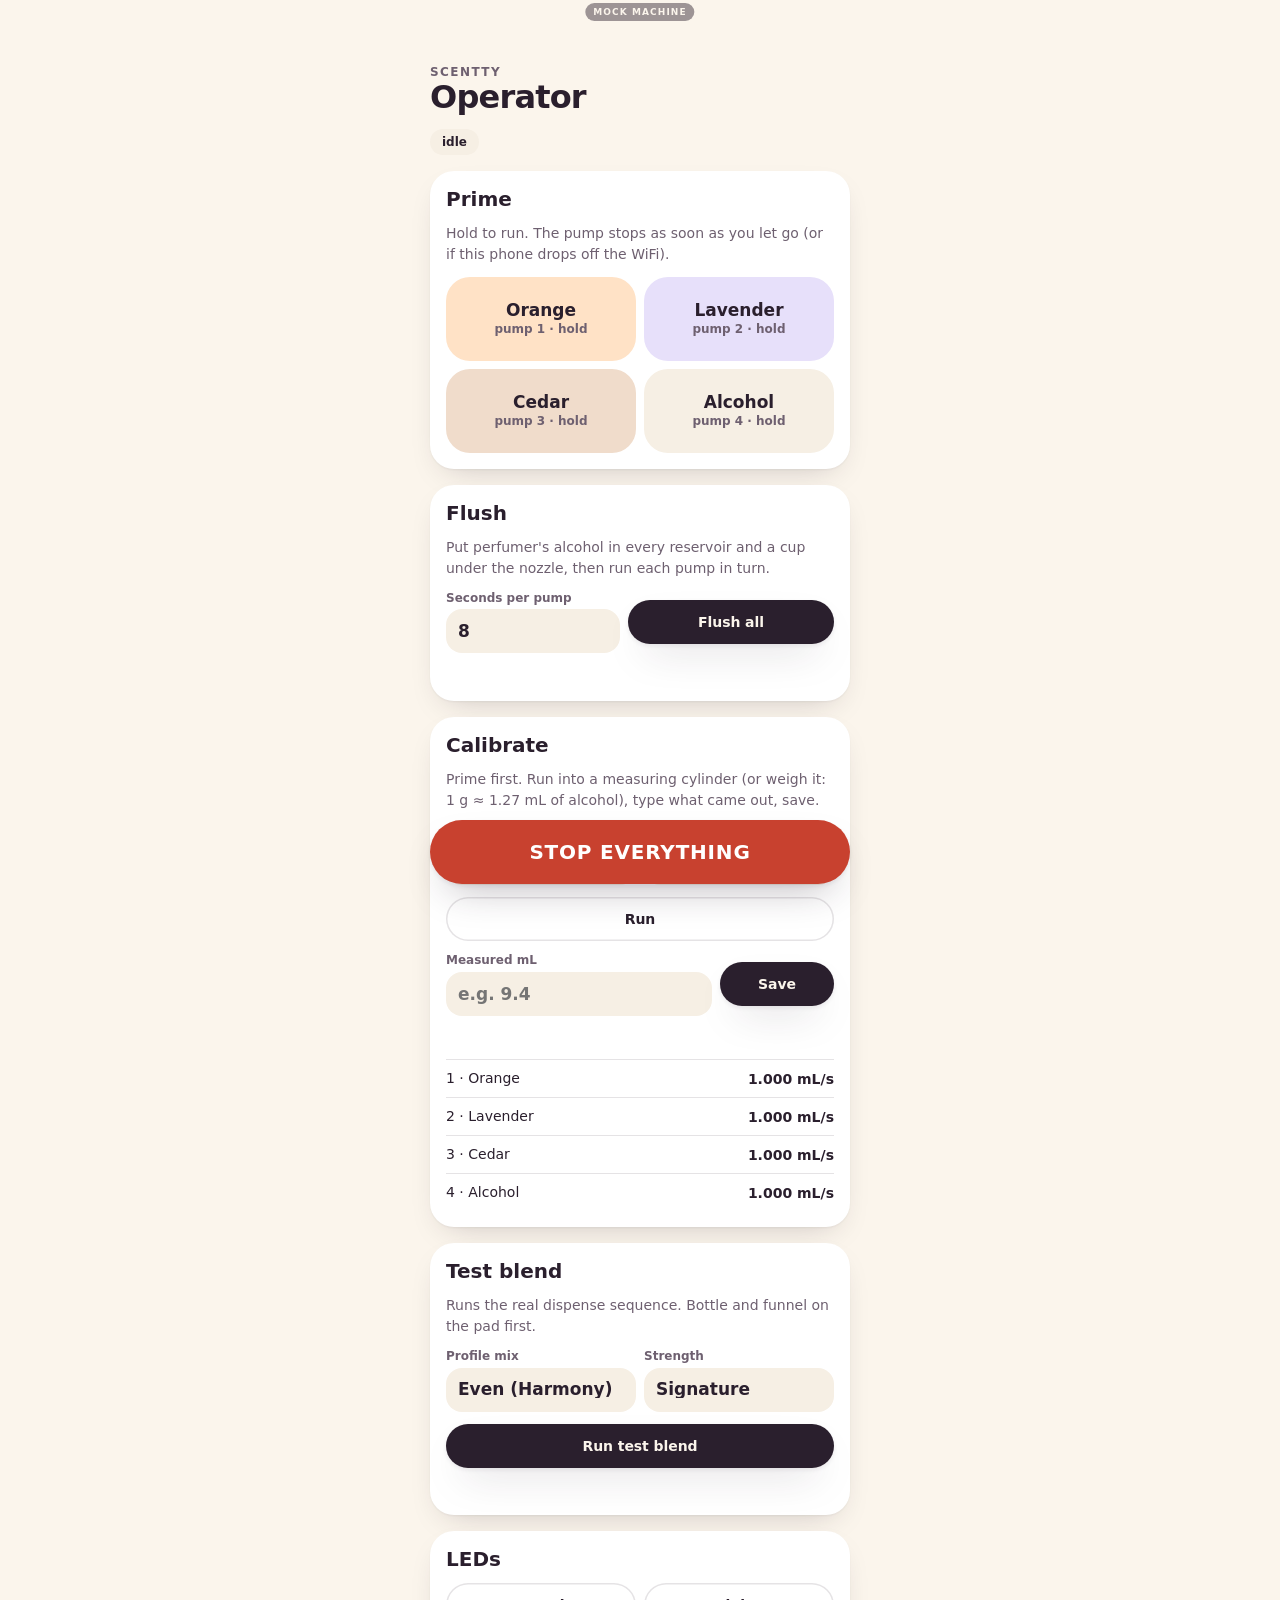
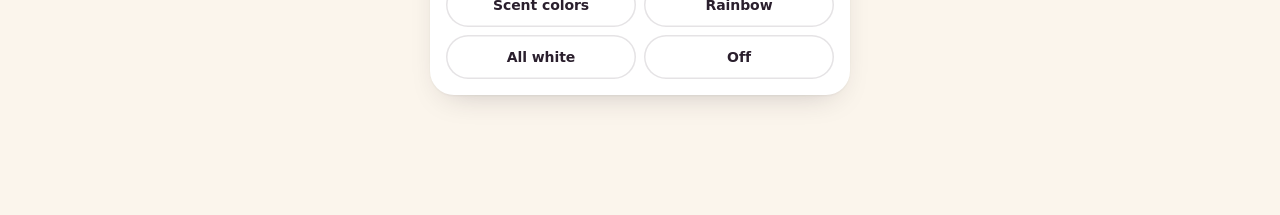
==== firmware/data/admin.html @ a6a6a79c "Phase 2: phone web app + operator page, mock mode - firmware/data/index.html, style.css, app.js: wel" ====
<!doctype html>
<html lang="en">
<head>
  <meta charset="utf-8">
  <meta name="viewport" content="width=device-width, initial-scale=1, viewport-fit=cover">
  <meta name="theme-color" content="#fbf5ec">
  <title>ScenTTy · operator</title>
  <link rel="icon" href="data:,">
  <link rel="stylesheet" href="style.css">
  <style>
    /* operator-only bits; shared tokens come from style.css */
    .admin { display: flex; flex-direction: column; gap: var(--sp-4); padding-bottom: 120px; }
    .admin h1 { font: var(--fw-black) var(--fs-xl) / 1 var(--font-display); letter-spacing: var(--tracking-tight); }
    .admin h2 { font: var(--fw-black) var(--fs-lg) / 1.2 var(--font-display); }
    .panel { padding: var(--sp-4); display: flex; flex-direction: column; gap: var(--sp-3); }
    .panel p { font-size: var(--fs-sm); color: var(--c-ink-2); }
    .statusbar { display: flex; flex-wrap: wrap; gap: var(--sp-2); align-items: center; }
    .statusbar .chip[data-state="dispensing"], .statusbar .chip[data-state="busy"] { background: var(--c-orange-soft); }
    .statusbar .chip[data-state="error"] { background: #fde7e3; color: #7d2417; }
    .grid4 { display: grid; grid-template-columns: 1fr 1fr; gap: var(--sp-2); }
    .hold {
      min-height: 84px; border: 0; border-radius: var(--r-lg);
      background: var(--soft); color: var(--c-ink);
      font: var(--fw-black) var(--fs-md) / 1.2 var(--font-display);
      touch-action: none; user-select: none; -webkit-user-select: none; -webkit-touch-callout: none;
      transition: transform var(--dur-fast) var(--ease-spring), box-shadow var(--dur-fast);
      cursor: pointer;
    }
    .hold small { display: block; font: var(--fw-medium) var(--fs-xs) / 1.4 var(--font-body); color: var(--c-ink-2); }
    .hold.is-running { transform: scale(0.96); box-shadow: inset 0 0 0 3px var(--col); }
    .row { display: flex; gap: var(--sp-2); align-items: center; flex-wrap: wrap; }
    .row > * { flex: 1; }
    label.field { display: flex; flex-direction: column; gap: var(--sp-1); font: var(--fw-bold) var(--fs-xs) / 1.2 var(--font-body); color: var(--c-ink-2); }
    select, input {
      min-height: 44px; padding: 0 var(--sp-3);
      border: 0; border-radius: var(--r-md);
      background: var(--c-surface-2); color: var(--c-ink);
      font: var(--fw-bold) var(--fs-md) / 1 var(--font-display);
      -webkit-appearance: none; appearance: none;
    }
    .btn--sm { min-height: 44px; font-size: var(--fs-sm); padding: 0 var(--sp-4); }
    .cal { width: 100%; border-collapse: collapse; font-size: var(--fs-sm); }
    .cal td { padding: var(--sp-2) 0; border-top: 1px solid var(--c-line); }
    .cal td:last-child { text-align: right; font: var(--fw-bold) var(--fs-sm) / 1 var(--font-display); font-variant-numeric: tabular-nums; }
    .log { min-height: 1.4em; font-size: var(--fs-sm); color: var(--c-ink-2); }
    .estop {
      position: fixed; z-index: 5; left: var(--gutter); right: var(--gutter);
      bottom: max(var(--sp-4), env(safe-area-inset-bottom));
      max-width: calc(var(--max-w) - 2 * var(--gutter)); margin: 0 auto;
      min-height: 64px; border: 0; border-radius: var(--r-pill);
      background: var(--c-danger); color: #fff;
      font: var(--fw-black) var(--fs-lg) / 1 var(--font-display); letter-spacing: 0.04em;
      box-shadow: var(--shadow-lift);
      cursor: pointer;
    }
    .estop:active { transform: scale(0.97); }
  </style>
</head>
<body>
  <p class="mode-tag" id="mode-tag" hidden>Mock machine</p>
  <main class="app admin">
    <header>
      <p class="kicker">ScenTTy</p>
      <h1>Operator</h1>
    </header>

    <div class="statusbar" aria-live="polite">
      <span class="chip" id="s-state">connecting…</span>
      <span class="chip" id="s-detail"></span>
    </div>

    <section class="card panel">
      <h2>Prime</h2>
      <p>Hold to run. The pump stops as soon as you let go (or if this phone drops off the WiFi).</p>
      <div class="grid4" id="prime"></div>
    </section>

    <section class="card panel">
      <h2>Flush</h2>
      <p>Put perfumer's alcohol in every reservoir and a cup under the nozzle, then run each pump in turn.</p>
      <div class="row">
        <label class="field">Seconds per pump <input id="flush-s" type="number" inputmode="decimal" min="1" max="60" value="8"></label>
        <button class="btn btn--primary btn--sm" id="flush-go">Flush all</button>
      </div>
      <p class="log" id="flush-log"></p>
    </section>

    <section class="card panel">
      <h2>Calibrate</h2>
      <p>Prime first. Run into a measuring cylinder (or weigh it: 1 g ≈ 1.27 mL of alcohol), type what came out, save.</p>
      <div class="row">
        <label class="field">Pump <select id="cal-pump"></select></label>
        <label class="field">Seconds <input id="cal-s" type="number" inputmode="decimal" min="1" max="60" value="10"></label>
      </div>
      <button class="btn btn--ghost btn--sm" id="cal-run">Run</button>
      <div class="row">
        <label class="field">Measured mL <input id="cal-ml" type="number" inputmode="decimal" min="0" step="0.1" placeholder="e.g. 9.4"></label>
        <button class="btn btn--primary btn--sm" id="cal-save">Save</button>
      </div>
      <p class="log" id="cal-log"></p>
      <table class="cal"><tbody id="cal-table"></tbody></table>
    </section>

    <section class="card panel">
      <h2>Test blend</h2>
      <p>Runs the real dispense sequence. Bottle and funnel on the pad first.</p>
      <div class="row">
        <label class="field">Profile mix
          <select id="tb-mix">
            <option value="1,1,1">Even (Harmony)</option>
            <option value="1,0,0">All orange</option>
            <option value="0,1,0">All lavender</option>
            <option value="0,0,1">All cedar</option>
          </select>
        </label>
        <label class="field">Strength
          <select id="tb-strength">
            <option value="whisper">Whisper</option>
            <option value="signature" selected>Signature</option>
            <option value="bold">Bold</option>
          </select>
        </label>
      </div>
      <button class="btn btn--primary btn--sm" id="tb-go">Run test blend</button>
      <p class="log" id="tb-log"></p>
    </section>

    <section class="card panel">
      <h2>LEDs</h2>
      <div class="grid4">
        <button class="btn btn--ghost btn--sm" data-led="scents">Scent colors</button>
        <button class="btn btn--ghost btn--sm" data-led="rainbow">Rainbow</button>
        <button class="btn btn--ghost btn--sm" data-led="white">All white</button>
        <button class="btn btn--ghost btn--sm" data-led="off">Off</button>
      </div>
    </section>
  </main>

  <button class="estop" id="estop">STOP EVERYTHING</button>

  <script src="quiz.js"></script>
  <script src="scoring.js"></script>
  <script src="api.js"></script>
  <script src="admin.js"></script>
</body>
</html>
---- firmware/data/style.css ----
/* ScenTTy web app styles.
   Everything tweakable lives in :root below. Change a token, the whole app follows.
   No web fonts (there's no internet): the display face is the system rounded font
   (SF Pro Rounded on iPhone), falling back to the regular system font. */

:root {
  /* ---- color ---------------------------------------------------------- */
  --c-orange: #f0862a;
  --c-orange-soft: #ffe2c6;
  --c-lavender: #9783d6;
  --c-lavender-soft: #e7e0fa;
  --c-cedar: #a0603a;
  --c-cedar-soft: #f0dccb;
  --c-alcohol: #e6e0d6;

  --c-bg: #fbf5ec;          /* warm paper */
  --c-bg-glass: rgba(251, 245, 236, 0.86);  /* sticky bars: paper over a blur */
  --c-surface: #ffffff;
  --c-surface-2: #f6efe4;
  --c-ink: #2a1f2d;         /* deep plum-black */
  --c-ink-2: #6e6070;
  --c-ink-3: #a3979f;
  --c-line: rgba(42, 31, 45, 0.12);
  --c-danger: #c8412f;
  --c-on-ink: #fbf5ec;

  /* ---- type ----------------------------------------------------------- */
  --font-display: ui-rounded, "SF Pro Rounded", "Nunito", system-ui, -apple-system, "Segoe UI", Roboto, sans-serif;
  --font-body: system-ui, -apple-system, "Segoe UI", Roboto, "Helvetica Neue", sans-serif;

  --fs-xs: 0.75rem;
  --fs-sm: 0.875rem;
  --fs-md: 1.0625rem;
  --fs-lg: 1.25rem;
  --fs-xl: clamp(1.6rem, 6.4vw, 2rem);
  --fs-2xl: clamp(2.3rem, 10.5vw, 3.2rem);
  --fs-hero: clamp(3.4rem, 17vw, 5rem);

  --fw-regular: 450;
  --fw-medium: 600;
  --fw-bold: 750;
  --fw-black: 900;

  --lh-tight: 1.08;
  --lh-snug: 1.25;
  --lh-body: 1.5;
  --tracking-tight: -0.025em;
  --tracking-caps: 0.12em;

  /* ---- space, size, shape -------------------------------------------- */
  --sp-1: 4px;
  --sp-2: 8px;
  --sp-3: 12px;
  --sp-4: 16px;
  --sp-5: 24px;
  --sp-6: 32px;
  --sp-7: 48px;
  --sp-8: 64px;

  --gutter: 20px;
  --max-w: 460px;
  --tap: 52px;              /* min height of tappable things */

  --r-sm: 10px;
  --r-md: 16px;
  --r-lg: 24px;
  --r-xl: 32px;
  --r-pill: 999px;

  --shadow-sm: 0 1px 2px rgba(42, 31, 45, 0.06);
  --shadow-card: 0 1px 2px rgba(42, 31, 45, 0.05), 0 12px 32px -16px rgba(42, 31, 45, 0.28);
  --shadow-lift: 0 2px 4px rgba(42, 31, 45, 0.08), 0 18px 40px -18px rgba(42, 31, 45, 0.4);

  /* ---- motion --------------------------------------------------------- */
  --dur-fast: 160ms;
  --dur-med: 320ms;
  --dur-slow: 640ms;
  --dur-drift: 22s;          /* ambient background blobs */
  --dur-morph: 9s;           /* blob shape morphing */
  --ease-out: cubic-bezier(0.2, 0.8, 0.2, 1);
  --ease-spring: cubic-bezier(0.34, 1.56, 0.64, 1);
  --ease-in-out: cubic-bezier(0.65, 0, 0.35, 1);
  --stagger: 45ms;           /* delay between list items appearing */

  /* per-question tint (set by JS: orange / lavender / cedar rotation) */
  --tint: var(--c-orange);
  --tint-soft: var(--c-orange-soft);

  /* ambient blob sizes (JS reweights these on the result screen) */
  --amb-orange: 1;
  --amb-lavender: 1;
  --amb-cedar: 1;
}

/* ---- base --------------------------------------------------------------- */
*, *::before, *::after { box-sizing: border-box; }
html { -webkit-text-size-adjust: 100%; }
body {
  margin: 0;
  min-height: 100vh;
  min-height: 100dvh;
  background: var(--c-bg);
  color: var(--c-ink);
  font: var(--fw-regular) var(--fs-md) / var(--lh-body) var(--font-body);
  -webkit-font-smoothing: antialiased;
  -webkit-tap-highlight-color: transparent;
  overflow-x: hidden;
}
h1, h2, h3, p, ol, ul, figure { margin: 0; }
ol, ul { padding: 0; list-style: none; }
button { font: inherit; color: inherit; }
b { font-weight: var(--fw-bold); }
[hidden] { display: none !important; }

/* ---- ambient background -------------------------------------------------- */
.ambient { position: fixed; inset: 0; z-index: 0; overflow: hidden; pointer-events: none; }
.ambient__blob {
  position: absolute;
  width: 70vmax; height: 70vmax;
  border-radius: 50%;
  opacity: 0.38;
  transition: scale var(--dur-slow) var(--ease-out);
  animation: drift var(--dur-drift) var(--ease-in-out) infinite alternate;
}
.ambient__blob--orange   { background: radial-gradient(closest-side, var(--c-orange-soft), transparent); top: -30vmax; left: -25vmax; scale: var(--amb-orange); }
.ambient__blob--lavender { background: radial-gradient(closest-side, var(--c-lavender-soft), transparent); top: 10vmax; right: -35vmax; scale: var(--amb-lavender); animation-delay: -7s; }
.ambient__blob--cedar    { background: radial-gradient(closest-side, var(--c-cedar-soft), transparent); bottom: -40vmax; left: -10vmax; scale: var(--amb-cedar); animation-delay: -14s; }

@keyframes drift {
  from { transform: translate(0, 0); }
  to   { transform: translate(6vmax, 4vmax); }
}

.mode-tag {
  position: fixed; z-index: 10;
  top: max(3px, env(safe-area-inset-top)); left: 50%; transform: translateX(-50%);
  padding: 2px var(--sp-2);
  border-radius: var(--r-pill);
  background: var(--c-ink); color: var(--c-on-ink);
  font: var(--fw-bold) 9px/1.6 var(--font-body);
  letter-spacing: var(--tracking-caps); text-transform: uppercase;
  opacity: 0.45;
  pointer-events: none;
}

/* ---- layout ---------------------------------------------------------------- */
.app {
  position: relative; z-index: 1;
  max-width: var(--max-w);
  margin: 0 auto;
  padding: max(var(--sp-5), env(safe-area-inset-top)) var(--gutter) max(var(--sp-5), env(safe-area-inset-bottom));
}
.screen {
  display: none;
  flex-direction: column;
  min-height: calc(100vh - 2 * var(--sp-5));
  min-height: calc(100dvh - 2 * var(--sp-5));
}
.screen.is-active { display: flex; animation: screen-in var(--dur-med) var(--ease-out) both; }
@keyframes screen-in {
  from { opacity: 0; transform: translateY(14px); }
  to   { opacity: 1; transform: none; }
}

/* ---- type primitives -------------------------------------------------------- */
.kicker {
  font: var(--fw-bold) var(--fs-xs) / 1.4 var(--font-body);
  letter-spacing: var(--tracking-caps);
  text-transform: uppercase;
  color: var(--c-ink-2);
  min-height: 1.4em;
}
.title {
  margin-top: var(--sp-2);
  font: var(--fw-black) var(--fs-xl) / var(--lh-tight) var(--font-display);
  letter-spacing: var(--tracking-tight);
}
.lede {
  font: var(--fw-bold) var(--fs-lg) / var(--lh-snug) var(--font-display);
  letter-spacing: -0.01em;
}
.muted { color: var(--c-ink-2); }
.fineprint { font-size: var(--fs-xs); color: var(--c-ink-3); }

/* ---- buttons ---------------------------------------------------------------- */
.actions { display: flex; flex-direction: column; gap: var(--sp-2); margin-top: auto; padding-top: var(--sp-6); }
.btn {
  min-height: var(--tap);
  padding: 0 var(--sp-5);
  border: 0;
  border-radius: var(--r-pill);
  font: var(--fw-bold) var(--fs-md) / 1 var(--font-display);
  letter-spacing: -0.005em;
  cursor: pointer;
  transition: transform var(--dur-fast) var(--ease-spring), background-color var(--dur-fast), box-shadow var(--dur-fast);
  user-select: none; -webkit-user-select: none;
}
.btn:active { transform: scale(0.96); }
.btn:focus-visible, .answer:focus-visible, .icon-btn:focus-visible { outline: 3px solid var(--c-lavender); outline-offset: 3px; }
.btn--primary { background: var(--c-ink); color: var(--c-on-ink); box-shadow: var(--shadow-lift); }
.btn--ghost { background: transparent; color: var(--c-ink); box-shadow: inset 0 0 0 1.5px var(--c-line); }
.btn--danger { color: var(--c-danger); }
.btn--danger.is-armed { background: var(--c-danger); color: #fff; box-shadow: none; }

.icon-btn {
  display: grid; place-items: center;
  width: 40px; height: 40px; flex: none;
  border: 0; border-radius: var(--r-pill);
  background: var(--c-surface); box-shadow: var(--shadow-sm);
  cursor: pointer;
}
.icon-btn svg { width: 20px; height: 20px; fill: none; stroke: currentColor; stroke-width: 2.4; stroke-linecap: round; stroke-linejoin: round; }

.card {
  background: var(--c-surface);
  border-radius: var(--r-lg);
  box-shadow: var(--shadow-card);
}
.chip {
  display: inline-flex; align-items: center; gap: var(--sp-1);
  padding: var(--sp-1) var(--sp-3);
  border-radius: var(--r-pill);
  background: var(--c-surface-2);
  font: var(--fw-bold) var(--fs-xs) / 1.5 var(--font-body);
  white-space: nowrap;
}
.notice {
  margin-top: var(--sp-5);
  padding: var(--sp-3) var(--sp-4);
  border-radius: var(--r-md);
  background: var(--c-surface-2);
  font-size: var(--fs-sm);
}
.notice--error { background: #fde7e3; color: #7d2417; }

/* ---- blobs (morphing organic shapes) ----------------------------------------- */
@keyframes morph {
  0%   { border-radius: 58% 42% 55% 45% / 48% 60% 40% 52%; }
  33%  { border-radius: 42% 58% 38% 62% / 60% 42% 58% 40%; }
  66%  { border-radius: 63% 37% 52% 48% / 38% 55% 45% 62%; }
  100% { border-radius: 58% 42% 55% 45% / 48% 60% 40% 52%; }
}

/* ---- 1. welcome ------------------------------------------------------------- */
.screen--welcome { justify-content: center; text-align: center; gap: var(--sp-4); }
.trio { position: relative; width: 210px; height: 190px; margin: 0 auto var(--sp-3); }
.trio__blob {
  position: absolute; width: 124px; height: 124px;
  mix-blend-mode: multiply;
  animation: morph var(--dur-morph) var(--ease-in-out) infinite, bob 5s var(--ease-in-out) infinite alternate;
}
.trio__blob--orange   { background: var(--c-orange);   left: 43px; top: 0; }
.trio__blob--lavender { background: var(--c-lavender); left: 0; top: 64px; animation-delay: -3s, -1.6s; }
.trio__blob--cedar    { background: var(--c-cedar);    left: 86px; top: 64px; animation-delay: -6s, -3.2s; opacity: 0.9; }
@keyframes bob { from { translate: 0 -5px; } to { translate: 0 5px; } }

.wordmark {
  font: var(--fw-black) var(--fs-hero) / 0.95 var(--font-display);
  letter-spacing: -0.045em;
}
.wordmark__tt {
  color: transparent;
  -webkit-text-stroke: 2.5px var(--c-ink);
  padding: 0 0.02em;
}
.screen--welcome .muted { max-width: 30ch; margin: 0 auto; }
.screen--welcome .actions { margin-top: var(--sp-4); padding-top: 0; }
.screen--welcome .fineprint { margin-top: var(--sp-3); }

/* ---- 2. questions -------------------------------------------------------------- */
.qbar { display: flex; align-items: center; gap: var(--sp-3); }
.progress {
  position: relative; flex: 1; height: 8px;
  border-radius: var(--r-pill);
  background: var(--c-line);
  overflow: hidden;
}
.progress__fill {
  position: absolute; inset: 0 auto 0 0; width: 0;
  border-radius: inherit;
  background: var(--tint);
  transition: width var(--dur-med) var(--ease-out), background-color var(--dur-med);
}
.qbar__count {
  min-width: 3.6em; text-align: right;
  font: var(--fw-bold) var(--fs-sm) / 1 var(--font-display);
  font-variant-numeric: tabular-nums;
}
.qbar__of { color: var(--c-ink-3); margin: 0 1px; }

.question { display: flex; flex-direction: column; flex: 1; padding-top: var(--sp-7); }
.question.is-entering { animation: q-in var(--dur-med) var(--ease-out) both; }
.question.is-leaving  { animation: q-out var(--dur-fast) ease-in both; }
.question.is-back.is-entering { animation-name: q-in-back; }
@keyframes q-in      { from { opacity: 0; transform: translateX(28px); } to { opacity: 1; transform: none; } }
@keyframes q-in-back { from { opacity: 0; transform: translateX(-28px); } to { opacity: 1; transform: none; } }
@keyframes q-out     { to { opacity: 0; transform: translateX(-20px); } }

.question .kicker { color: var(--tint); filter: saturate(1.1) brightness(0.85); }
.question__text {
  margin: var(--sp-2) 0 var(--sp-6);
  font: var(--fw-black) var(--fs-2xl) / var(--lh-tight) var(--font-display);
  letter-spacing: var(--tracking-tight);
  text-wrap: balance;
}
.question__text--long { font-size: var(--fs-xl); }
.answers { display: flex; flex-direction: column; gap: var(--sp-3); }
.answers > li { animation: rise var(--dur-med) var(--ease-out) both; animation-delay: calc(var(--i) * var(--stagger) + 80ms); }
@keyframes rise { from { opacity: 0; transform: translateY(10px); } to { opacity: 1; transform: none; } }

.answer {
  display: flex; align-items: center; gap: var(--sp-3);
  width: 100%; min-height: 64px;
  padding: var(--sp-3) var(--sp-4) var(--sp-3) var(--sp-3);
  border: 0; border-radius: var(--r-lg);
  background: var(--c-surface);
  box-shadow: var(--shadow-card), inset 0 0 0 1.5px transparent;
  text-align: left;
  font: var(--fw-medium) var(--fs-md) / var(--lh-snug) var(--font-body);
  cursor: pointer;
  transition: transform var(--dur-fast) var(--ease-spring), box-shadow var(--dur-fast);
}
.answer:active { transform: scale(0.98); }
.answer__mark {
  display: grid; place-items: center; flex: none;
  width: 36px; height: 36px;
  border-radius: 40% 60% 55% 45% / 55% 45% 55% 45%;
  background: var(--tint-soft);
  font: var(--fw-black) var(--fs-sm) / 1 var(--font-display);
  transition: background-color var(--dur-fast), color var(--dur-fast), transform var(--dur-med) var(--ease-spring);
}
.answer.is-picked { box-shadow: var(--shadow-card), inset 0 0 0 2px var(--c-ink); }
.answer.is-picked .answer__mark { background: var(--c-ink); color: var(--c-on-ink); transform: rotate(-8deg) scale(1.12); }

/* strength answers get an intensity meter instead of a letter */
.answer__meter { display: flex; align-items: flex-end; gap: 3px; flex: none; width: 36px; height: 36px; padding: 6px 5px; border-radius: var(--r-sm); background: var(--tint-soft); }
.answer__meter i { flex: 1; border-radius: 3px; background: var(--c-ink); opacity: 0.18; }
.answer__meter i:nth-child(1) { height: 35%; }
.answer__meter i:nth-child(2) { height: 65%; }
.answer__meter i:nth-child(3) { height: 100%; }
.answer__meter[data-level="1"] i:nth-child(-n+1),
.answer__meter[data-level="2"] i:nth-child(-n+2),
.answer__meter[data-level="3"] i:nth-child(-n+3) { opacity: 1; }
.answer__label { display: block; font: var(--fw-black) var(--fs-sm) / 1.3 var(--font-display); letter-spacing: 0.02em; color: var(--c-ink-2); }

/* ---- 3. reveal ------------------------------------------------------------------ */
.buildup { flex: 1; display: flex; flex-direction: column; align-items: center; justify-content: center; gap: var(--sp-6); }
.buildup__orbs { position: relative; width: 160px; height: 160px; }
.orb {
  position: absolute; left: 50%; top: 50%;
  width: 70px; height: 70px; margin: -35px 0 0 -35px;
  mix-blend-mode: multiply;
  animation: morph 3s linear infinite, converge 2.4s var(--ease-in-out) forwards;
}
.orb--orange   { background: var(--c-orange);   --from: translate(0, -62px); }
.orb--lavender { background: var(--c-lavender); --from: translate(-56px, 34px); animation-delay: -1s, 0s; }
.orb--cedar    { background: var(--c-cedar);    --from: translate(56px, 34px);  animation-delay: -2s, 0s; }
@keyframes converge {
  0%   { transform: var(--from) scale(0.6) rotate(0deg); }
  60%  { transform: var(--from) scale(1) rotate(160deg); }
  85%  { transform: translate(0, 0) scale(1.15) rotate(300deg); }
  100% { transform: translate(0, 0) scale(1.9) rotate(360deg); opacity: 0.9; }
}
.buildup__line { font: var(--fw-bold) var(--fs-lg) / 1.3 var(--font-display); text-align: center; animation: rise var(--dur-med) var(--ease-out) both; }

.result { display: flex; flex-direction: column; gap: var(--sp-4); padding-bottom: var(--sp-2); }
.result > * { animation: rise var(--dur-slow) var(--ease-out) both; animation-delay: calc(var(--i, 0) * 90ms); }
.result__name {
  margin-top: calc(-1 * var(--sp-2));
  font: var(--fw-black) var(--fs-2xl) / var(--lh-tight) var(--font-display);
  letter-spacing: -0.035em;
  background: linear-gradient(100deg, var(--name-a, var(--c-ink)), var(--name-b, var(--c-ink)));
  -webkit-background-clip: text; background-clip: text;
  color: transparent;
  padding-bottom: 0.06em;
}
.result__tagline { margin-top: calc(-1 * var(--sp-3)); font: var(--fw-bold) var(--fs-lg) / var(--lh-snug) var(--font-display); color: var(--c-ink-2); }
.result__desc { font-size: var(--fs-md); }
.result__why {
  padding: var(--sp-3) var(--sp-4);
  border-radius: var(--r-md);
  background: var(--c-surface-2);
  font-size: var(--fs-sm);
  color: var(--c-ink-2);
}
.result__why::before { content: "Why it fits  "; font-weight: var(--fw-bold); color: var(--c-ink); }

/* triangle chart */
.tri-card { padding: var(--sp-3) var(--sp-3) var(--sp-2); }
.tri { display: block; width: 100%; height: auto; overflow: visible; }
.tri__edge { fill: none; stroke: var(--c-ink); stroke-opacity: 0.18; stroke-width: 1.5; stroke-linejoin: round; }
.tri__inner { fill: none; stroke: var(--c-ink); stroke-opacity: 0.18; stroke-width: 1; stroke-dasharray: 3 5; }
.tri__grid { stroke: var(--c-ink); stroke-opacity: 0.07; stroke-width: 1; }
.tri__label { font: var(--fw-black) 15px var(--font-display); fill: var(--c-ink); }
.tri__note { font: var(--fw-medium) 11px var(--font-body); fill: var(--c-ink-2); }
.tri__you { transition: transform 1.1s var(--ease-spring) 0.35s; }
.tri__halo { fill: var(--c-ink); opacity: 0.12; transform-box: fill-box; transform-origin: center; animation: halo 2s ease-out infinite 1.4s; }
.tri__dot { fill: var(--c-ink); stroke: var(--c-surface); stroke-width: 3; }
.tri__tag { font: var(--fw-black) 12px var(--font-display); fill: var(--c-ink); letter-spacing: 0.04em; }
@keyframes halo { from { transform: scale(0.6); opacity: 0.3; } to { transform: scale(2); opacity: 0; } }

/* the three percentages */
.shares { display: grid; grid-template-columns: repeat(3, 1fr); gap: var(--sp-2); }
.share { padding: var(--sp-3); border-radius: var(--r-md); background: var(--soft); }
.share__pct { display: block; font: var(--fw-black) var(--fs-xl) / 1 var(--font-display); letter-spacing: var(--tracking-tight); font-variant-numeric: tabular-nums; }
.share__name { display: block; margin-top: var(--sp-1); font: var(--fw-bold) var(--fs-sm) / 1.2 var(--font-display); }
.share__note { display: block; font-size: var(--fs-xs); color: var(--c-ink-2); }
.share__bar { display: block; height: 5px; margin-top: var(--sp-2); border-radius: var(--r-pill); background: rgba(255,255,255,0.7); overflow: hidden; }
.share__bar i { display: block; height: 100%; width: var(--w); background: var(--col); border-radius: inherit; animation: grow 1s var(--ease-out) both 0.6s; transform-origin: left; }
@keyframes grow { from { transform: scaleX(0); } }

/* recipe */
.recipe { padding: var(--sp-4) var(--sp-4) var(--sp-3); display: flex; flex-direction: column; gap: var(--sp-3); }
.recipe__head { display: flex; align-items: center; justify-content: space-between; gap: var(--sp-2); }
.recipe__title { font: var(--fw-black) var(--fs-lg) / 1 var(--font-display); }
.recipe__list { display: flex; flex-direction: column; }
.recipe__row { display: flex; align-items: center; gap: var(--sp-3); padding: var(--sp-2) 0; border-top: 1px solid var(--c-line); }
.recipe__row:first-child { border-top: 0; }
.recipe__swatch { width: 14px; height: 14px; flex: none; border-radius: 40% 60% 55% 45%; background: var(--col); }
.recipe__name { flex: 1; font-weight: var(--fw-medium); }
.recipe__ml { font: var(--fw-bold) var(--fs-md) / 1 var(--font-display); font-variant-numeric: tabular-nums; }
.recipe__ml small { font-size: var(--fs-xs); color: var(--c-ink-2); margin-left: 2px; }

.actions--sticky {
  position: sticky; bottom: 0;
  margin: var(--sp-2) calc(-1 * var(--gutter)) 0;
  padding: var(--sp-5) var(--gutter) max(var(--sp-3), env(safe-area-inset-bottom));
  /* frosted bar that fades in at its top edge, so it blends into the ambient background */
  background: var(--c-bg-glass);
  -webkit-backdrop-filter: blur(14px); backdrop-filter: blur(14px);
  -webkit-mask-image: linear-gradient(to bottom, transparent, #000 var(--sp-5));
  mask-image: linear-gradient(to bottom, transparent, #000 var(--sp-5));
}

/* ---- 4. get ready ------------------------------------------------------------------ */
.steps { display: flex; flex-direction: column; gap: var(--sp-3); margin-top: var(--sp-6); counter-reset: step; }
.step {
  display: flex; align-items: center; gap: var(--sp-4);
  padding: var(--sp-4);
  border-radius: var(--r-lg);
  background: var(--c-surface);
  box-shadow: var(--shadow-card);
  animation: rise var(--dur-med) var(--ease-out) both;
}
.step:nth-child(2) { animation-delay: 80ms; }
.step:nth-child(3) { animation-delay: 160ms; }
.step b { display: block; font: var(--fw-black) var(--fs-md) / 1.2 var(--font-display); }
.step span { display: block; margin-top: 2px; font-size: var(--fs-sm); line-height: 1.4; color: var(--c-ink-2); }
.step__icon {
  width: 52px; height: 52px; flex: none; padding: 8px;
  border-radius: 42% 58% 50% 50% / 55% 45% 55% 45%;
  fill: none; stroke: var(--c-ink); stroke-width: 2.2; stroke-linecap: round; stroke-linejoin: round;
}
.step:nth-child(1) .step__icon { background: var(--c-orange-soft); }
.step:nth-child(2) .step__icon { background: var(--c-lavender-soft); }
.step:nth-child(3) .step__icon { background: var(--c-cedar-soft); }

/* ---- busy / waiting ------------------------------------------------------------------ */
.screen--waiting { text-align: center; }
/* centered screens: auto margin above the content + auto margin above .actions = vertically centered */
.screen--waiting .ring, .screen--done .bottle, .screen--error > .kicker:first-child { margin-top: auto; }
.screen--waiting .muted { margin: var(--sp-3) auto 0; max-width: 32ch; }
.ring {
  --p: 0;
  position: relative; width: 140px; height: 140px; margin: 0 auto var(--sp-6);
  border-radius: 50%;
  background: conic-gradient(var(--c-lavender) calc(var(--p) * 1%), var(--c-line) 0);
  animation: breathe 2.4s var(--ease-in-out) infinite alternate;
}
.ring::after { content: ""; position: absolute; inset: 14px; border-radius: 50%; background: var(--c-bg); }
.ring__dot { position: absolute; z-index: 1; left: 50%; top: 50%; width: 34px; height: 34px; margin: -17px; background: var(--c-lavender); animation: morph 4s linear infinite; }
@keyframes breathe { from { transform: scale(0.96); } to { transform: scale(1.03); } }

/* ---- 5. making --------------------------------------------------------------------- */
.making { display: flex; align-items: flex-end; justify-content: center; gap: var(--sp-5); margin-top: var(--sp-6); }
.making__pct { font: var(--fw-black) var(--fs-hero) / 0.9 var(--font-display); letter-spacing: -0.05em; font-variant-numeric: tabular-nums; min-width: 2.2ch; }
.making__pct small { font-size: 0.4em; letter-spacing: 0; margin-left: 2px; color: var(--c-ink-2); }
.making__step { margin-top: var(--sp-5); text-align: center; font: var(--fw-bold) var(--fs-md) / 1.3 var(--font-display); min-height: 1.3em; }

.bottle { position: relative; display: flex; flex-direction: column; align-items: center; width: 104px; flex: none; }
.bottle__cap { width: 34px; height: 16px; border-radius: 6px 6px 3px 3px; background: var(--c-ink); }
.bottle__neck { width: 26px; height: 12px; background: var(--c-surface); box-shadow: inset 0 0 0 2.5px var(--c-ink); margin-top: -1px; }
.bottle__body {
  position: relative; width: 104px; height: 140px; margin-top: -2px;
  border-radius: 30px 30px 26px 26px;
  background: rgba(255, 255, 255, 0.65);
  box-shadow: inset 0 0 0 2.5px var(--c-ink), var(--shadow-card);
  overflow: hidden;
}
.bottle__body::after { /* glass highlight */
  content: ""; position: absolute; top: 16px; left: 14px; width: 9px; height: 52px;
  border-radius: var(--r-pill); background: rgba(255, 255, 255, 0.75);
}
.bottle__fill { position: absolute; inset: 2.5px; display: flex; flex-direction: column-reverse; border-radius: 27px 27px 24px 24px; overflow: hidden; }
.bottle__layer { flex: none; height: 0; background: var(--col); transition: height var(--dur-med) linear; }
.bottle__layer:last-child { border-radius: 40% 60% 0 0 / 6px 6px 0 0; }

.pumps { display: flex; flex-direction: column; gap: var(--sp-2); margin-top: var(--sp-5); }
.pump {
  display: grid; grid-template-columns: 1fr auto; align-items: center; gap: var(--sp-1) var(--sp-3);
  padding: var(--sp-3) var(--sp-4);
  border-radius: var(--r-md);
  background: var(--c-surface);
  box-shadow: var(--shadow-sm);
  transition: transform var(--dur-med) var(--ease-spring), box-shadow var(--dur-med);
}
.pump[data-state="active"] { transform: scale(1.025); box-shadow: var(--shadow-card), inset 0 0 0 2px var(--col); }
.pump[data-state="done"] .pump__ml { color: var(--c-ink); }
.pump[data-state="skip"] { opacity: 0.5; }
.pump__name { font: var(--fw-bold) var(--fs-sm) / 1.2 var(--font-display); }
.pump__ml { font: var(--fw-bold) var(--fs-sm) / 1 var(--font-display); color: var(--c-ink-2); font-variant-numeric: tabular-nums; }
.pump__bar { grid-column: 1 / -1; height: 6px; border-radius: var(--r-pill); background: var(--c-surface-2); overflow: hidden; }
.pump__bar i { display: block; height: 100%; width: 0; border-radius: inherit; background: var(--col); transition: width var(--dur-med) linear; }

/* ---- 6. done -------------------------------------------------------------------------- */
.screen--done { text-align: center; }
.screen--done .bottle { margin-left: auto; margin-right: auto; margin-bottom: var(--sp-6); animation: celebrate 900ms var(--ease-spring) both; }
.screen--done .title { font-size: var(--fs-2xl); }
@keyframes celebrate { from { transform: scale(0.6) rotate(-10deg); opacity: 0; } to { transform: none; opacity: 1; } }
.spark { position: absolute; width: 14px; height: 14px; background: var(--c-orange); clip-path: polygon(50% 0, 62% 38%, 100% 50%, 62% 62%, 50% 100%, 38% 62%, 0 50%, 38% 38%); animation: twinkle 1.8s var(--ease-in-out) infinite; }
.spark--1 { top: 10px; left: -22px; }
.spark--2 { top: 70px; right: -26px; width: 18px; height: 18px; background: var(--c-lavender); animation-delay: 0.5s; }
.spark--3 { bottom: 4px; left: -14px; width: 10px; height: 10px; background: var(--c-cedar); animation-delay: 1s; }
@keyframes twinkle { 0%, 100% { transform: scale(0.4) rotate(0); opacity: 0.4; } 50% { transform: scale(1) rotate(45deg); opacity: 1; } }

.checklist { display: flex; flex-direction: column; gap: var(--sp-2); margin: var(--sp-5) auto var(--sp-4); text-align: left; counter-reset: c; }
.checklist li { position: relative; padding-left: 40px; font-weight: var(--fw-medium); counter-increment: c; min-height: 28px; display: flex; align-items: center; }
.checklist li::before {
  content: counter(c); position: absolute; left: 0; top: 0;
  display: grid; place-items: center; width: 28px; height: 28px;
  border-radius: 40% 60% 55% 45% / 55% 45% 55% 45%;
  background: var(--c-ink); color: var(--c-on-ink);
  font: var(--fw-black) var(--fs-sm) / 1 var(--font-display);
}

/* ---- error ------------------------------------------------------------------------------ */


/* ---- desktop: give the phone column some presence ------------------------------------------ */
@media (min-width: 720px) {
  .app { padding-top: var(--sp-8); padding-bottom: var(--sp-8); }
  .screen { min-height: calc(100vh - 2 * var(--sp-8)); }
  /* plenty of room on desktop: buttons just sit at the end of the result */
  .actions--sticky { position: static; background: none; -webkit-backdrop-filter: none; backdrop-filter: none; -webkit-mask-image: none; mask-image: none; }
}

/* ---- respect reduced motion ---------------------------------------------------------------- */
@media (prefers-reduced-motion: reduce) {
  *, *::before, *::after {
    animation-duration: 1ms !important;
    animation-iteration-count: 1 !important;
    transition-duration: 1ms !important;
  }
}
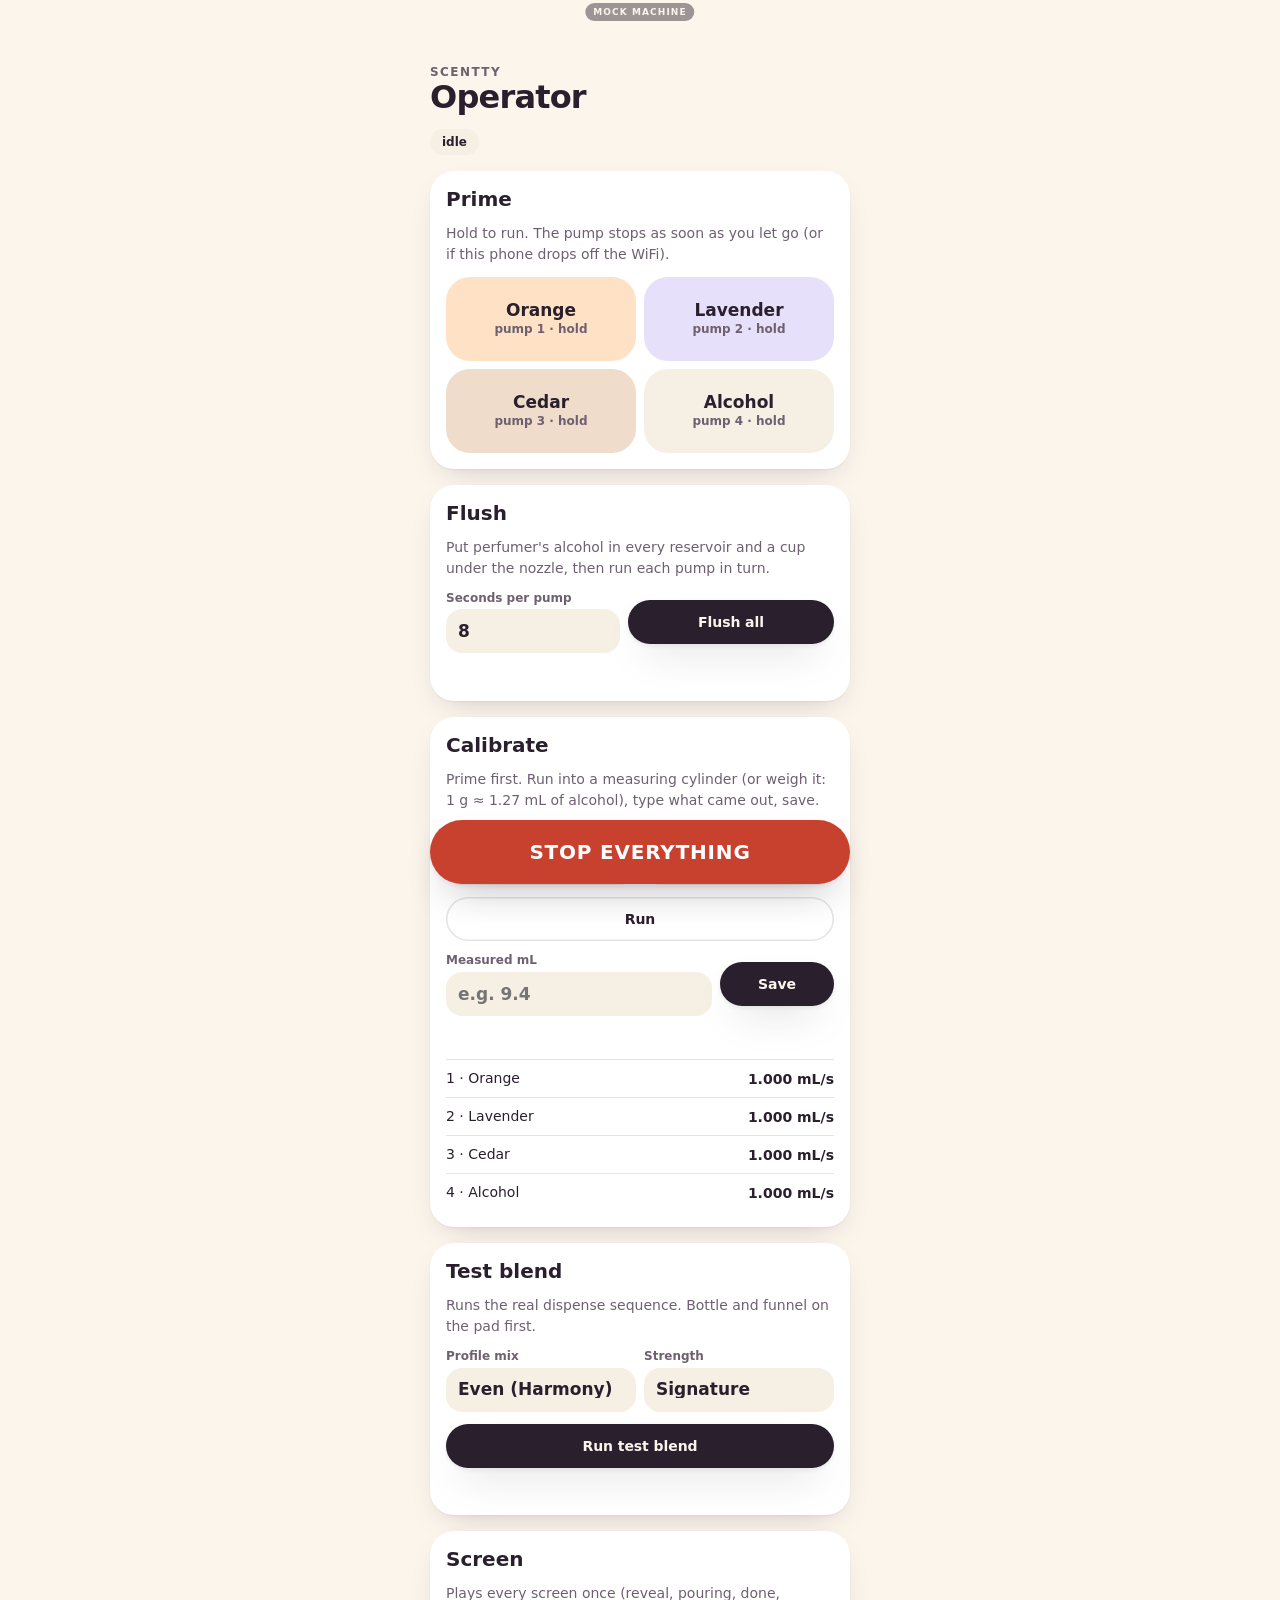
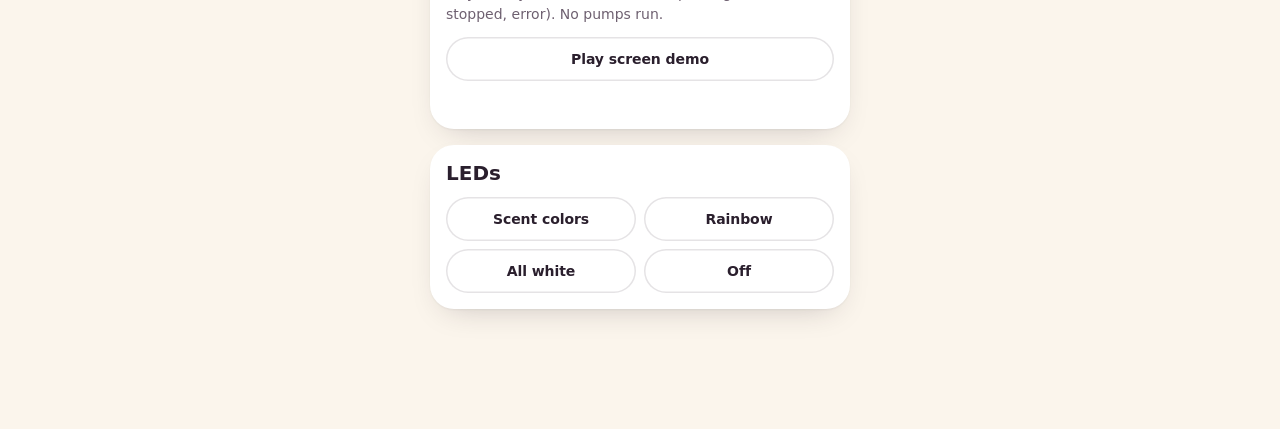
==== commit a328ff1d: "Phase 4: animated TFT screen that follows the guest's blend - display.cpp: idle (wordmark, WiFi-join" ====
--- a/firmware/data/admin.html
+++ b/firmware/data/admin.html
@@ -126,6 +126,13 @@
     </section>
 
     <section class="card panel">
+      <h2>Screen</h2>
+      <p>Plays every screen once (reveal, pouring, done, stopped, error). No pumps run.</p>
+      <button class="btn btn--ghost btn--sm" id="screen-demo">Play screen demo</button>
+      <p class="log" id="screen-log"></p>
+    </section>
+
+    <section class="card panel">
       <h2>LEDs</h2>
       <div class="grid4">
         <button class="btn btn--ghost btn--sm" data-led="scents">Scent colors</button>
